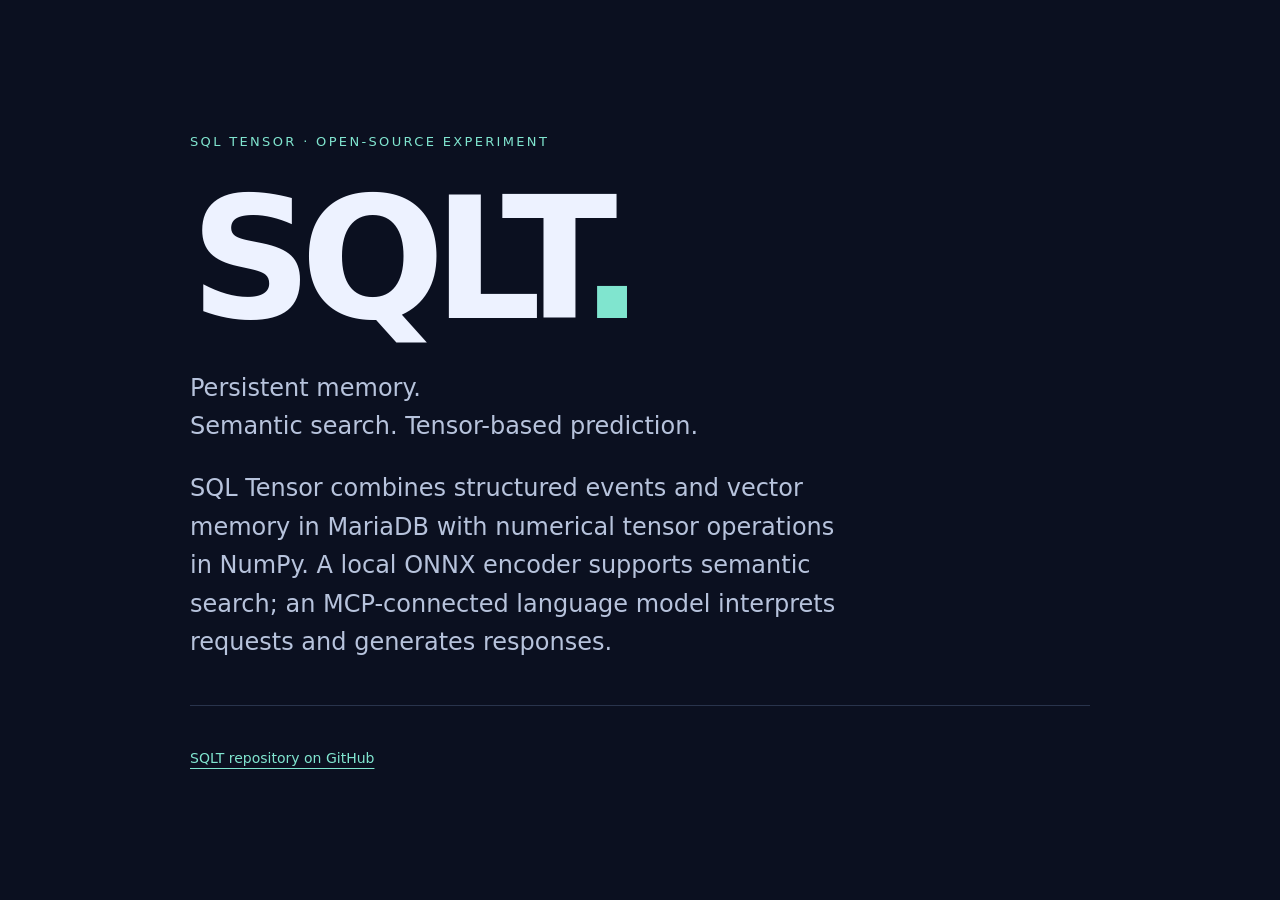
==== index.html @ 99659cbb "Restore SQL Tensor homepage" ====
<!doctype html>
<html lang="en">
<head>
<meta charset="utf-8">
<meta name="viewport" content="width=device-width,initial-scale=1">
<meta name="description" content="SQL Tensor — persistent memory, semantic search, and tensor-based prediction.">
<title>SQL Tensor · SQLT</title>
<style>
:root{color-scheme:dark;font-family:system-ui,sans-serif;background:#0b1020;color:#edf2ff}*{box-sizing:border-box}body{margin:0;min-height:100vh;display:grid;place-items:center;padding:28px}main{width:min(900px,100%)}.tag{color:#80e5cf;letter-spacing:.18em;font-size:13px;text-transform:uppercase}h1{font-size:clamp(80px,18vw,170px);line-height:1;margin:25px 0;letter-spacing:-.07em}p{font-size:clamp(18px,3vw,24px);line-height:1.6;color:#b7c3dc;max-width:650px}.line{height:1px;background:#29344c;margin:44px 0}footer{font-size:14px;color:#91a1bf}a{color:#80e5cf;text-underline-offset:5px}a:focus-visible{outline:2px solid #80e5cf;outline-offset:6px}
</style>
</head>
<body><main><div class="tag">SQL Tensor · Open-source experiment</div><h1>SQLT<span style="color:#80e5cf">.</span></h1><p>Persistent memory.<br>Semantic search. Tensor-based prediction.</p><p>SQL Tensor combines structured events and vector memory in MariaDB with numerical tensor operations in NumPy. A local ONNX encoder supports semantic search; an MCP-connected language model interprets requests and generates responses.</p><div class="line"></div><footer><a href="https://github.com/ciaoidea/SQLT">SQLT repository on GitHub</a></footer></main></body>
</html>
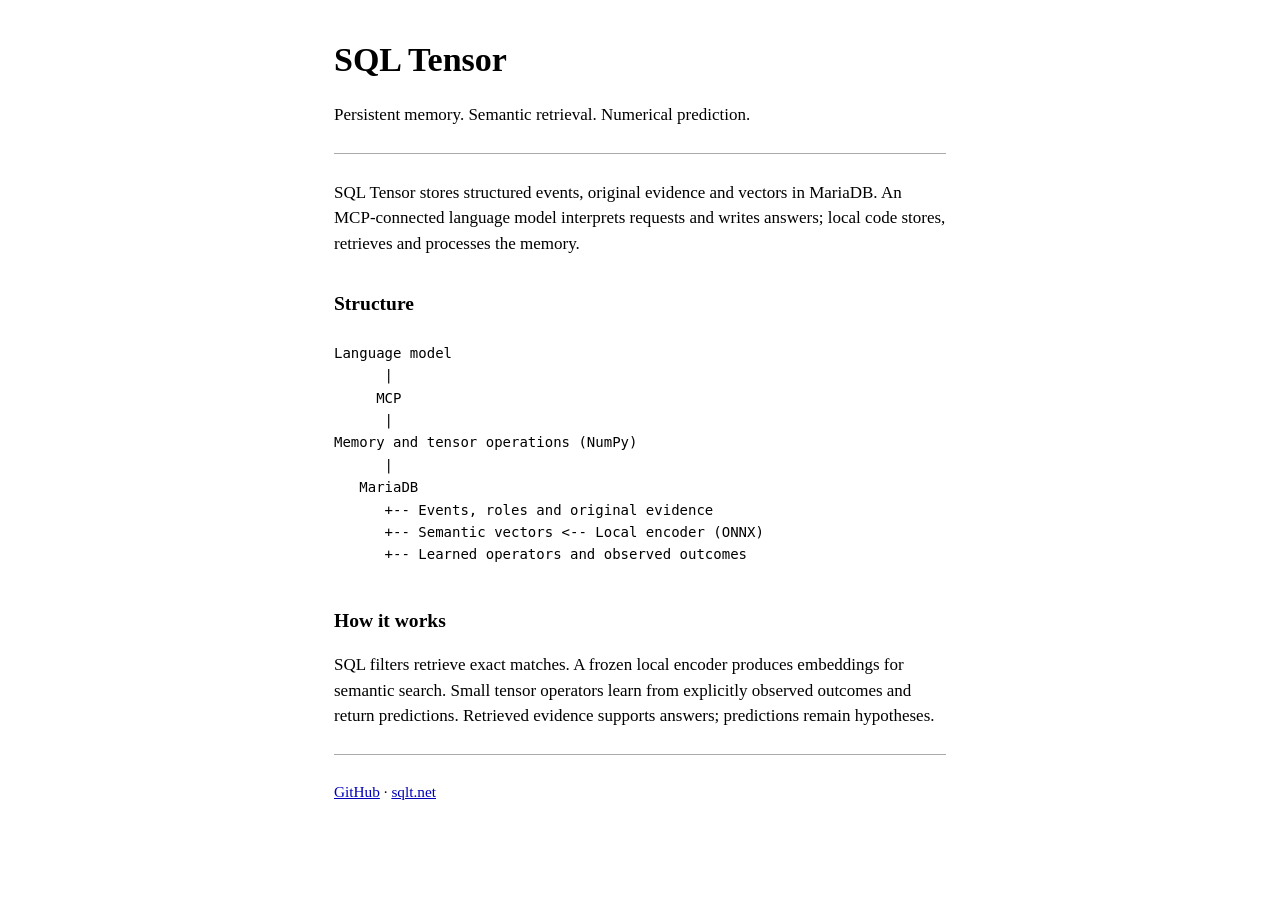
==== commit e34b1aad: "Simplify homepage with plain white layout and architecture overview" ====
--- a/index.html
+++ b/index.html
@@ -2,12 +2,47 @@
 <html lang="en">
 <head>
 <meta charset="utf-8">
-<meta name="viewport" content="width=device-width,initial-scale=1">
-<meta name="description" content="SQL Tensor — persistent memory, semantic search, and tensor-based prediction.">
-<title>SQL Tensor · SQLT</title>
+<meta name="viewport" content="width=device-width, initial-scale=1">
+<meta name="description" content="SQL Tensor: persistent memory, semantic retrieval and numerical prediction through MCP.">
+<title>SQL Tensor</title>
 <style>
-:root{color-scheme:dark;font-family:system-ui,sans-serif;background:#0b1020;color:#edf2ff}*{box-sizing:border-box}body{margin:0;min-height:100vh;display:grid;place-items:center;padding:28px}main{width:min(900px,100%)}.tag{color:#80e5cf;letter-spacing:.18em;font-size:13px;text-transform:uppercase}h1{font-size:clamp(80px,18vw,170px);line-height:1;margin:25px 0;letter-spacing:-.07em}p{font-size:clamp(18px,3vw,24px);line-height:1.6;color:#b7c3dc;max-width:650px}.line{height:1px;background:#29344c;margin:44px 0}footer{font-size:14px;color:#91a1bf}a{color:#80e5cf;text-underline-offset:5px}a:focus-visible{outline:2px solid #80e5cf;outline-offset:6px}
+html { color-scheme: light; background: white; color: black; }
+body { max-width: 72ch; margin: 2em auto; padding: 0 1em; font: 17px/1.5 Georgia, "Times New Roman", serif; }
+h1 { font-size: 2em; margin-bottom: 0; }
+h2 { font-size: 1.15em; margin-top: 1.7em; }
+a { color: #0000bb; }
+a:visited { color: #551a8b; }
+pre { font: 14px/1.6 monospace; overflow-x: auto; padding: .5em 0; }
+hr { border: 0; border-top: 1px solid #aaa; margin: 1.5em 0; }
+footer { font-size: .9em; }
 </style>
 </head>
-<body><main><div class="tag">SQL Tensor · Open-source experiment</div><h1>SQLT<span style="color:#80e5cf">.</span></h1><p>Persistent memory.<br>Semantic search. Tensor-based prediction.</p><p>SQL Tensor combines structured events and vector memory in MariaDB with numerical tensor operations in NumPy. A local ONNX encoder supports semantic search; an MCP-connected language model interprets requests and generates responses.</p><div class="line"></div><footer><a href="https://github.com/ciaoidea/SQLT">SQLT repository on GitHub</a></footer></main></body>
+<body>
+<main>
+<h1>SQL Tensor</h1>
+<p>Persistent memory. Semantic retrieval. Numerical prediction.</p>
+<hr>
+<p>SQL Tensor stores structured events, original evidence and vectors in MariaDB.
+An MCP-connected language model interprets requests and writes answers;
+local code stores, retrieves and processes the memory.</p>
+<h2>Structure</h2>
+<pre aria-label="System architecture">Language model
+      |
+     MCP
+      |
+Memory and tensor operations (NumPy)
+      |
+   MariaDB
+      +-- Events, roles and original evidence
+      +-- Semantic vectors &lt;-- Local encoder (ONNX)
+      +-- Learned operators and observed outcomes</pre>
+<h2>How it works</h2>
+<p>SQL filters retrieve exact matches. A frozen local encoder produces embeddings
+for semantic search. Small tensor operators learn from explicitly observed
+outcomes and return predictions. Retrieved evidence supports answers;
+predictions remain hypotheses.</p>
+<hr>
+<footer><a href="https://github.com/ciaoidea/SQLT">GitHub</a> &middot; <a href="https://sqlt.net/">sqlt.net</a></footer>
+</main>
+</body>
 </html>
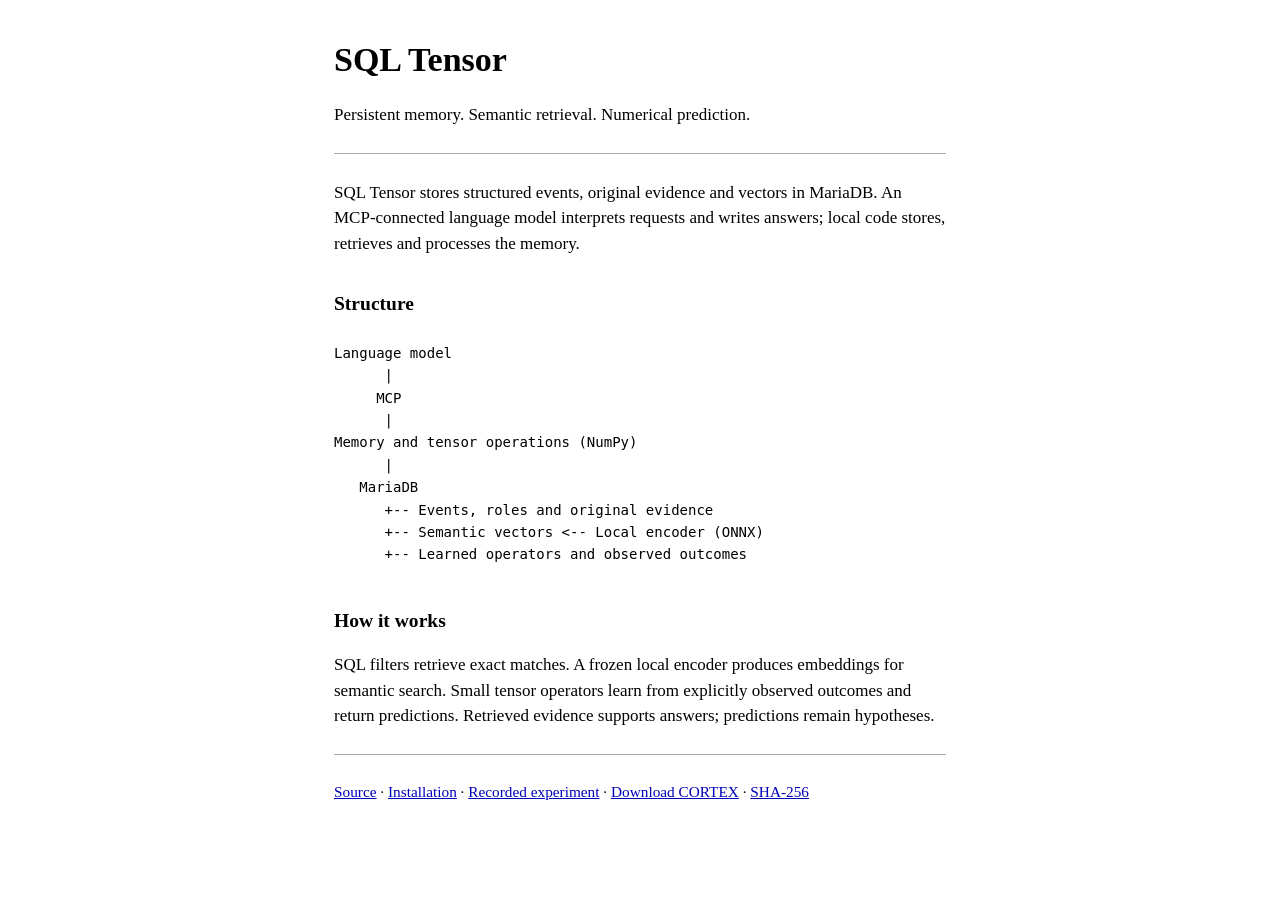
==== commit ece09902: "Publish clean CORTEX source, documentation and standalone installer" ====
--- a/index.html
+++ b/index.html
@@ -42,7 +42,11 @@
 outcomes and return predictions. Retrieved evidence supports answers;
 predictions remain hypotheses.</p>
 <hr>
-<footer><a href="https://github.com/ciaoidea/SQLT">GitHub</a> &middot; <a href="https://sqlt.net/">sqlt.net</a></footer>
+<footer><a href="https://github.com/ciaoidea/SQLT">Source</a> &middot;
+<a href="https://github.com/ciaoidea/SQLT/blob/main/INSTALL.md">Installation</a> &middot;
+<a href="https://github.com/ciaoidea/SQLT/blob/main/EXPERIMENTS.md">Recorded experiment</a> &middot;
+<a href="downloads/cortex-installer.tar.gz">Download CORTEX</a> &middot;
+<a href="downloads/cortex-installer.tar.gz.sha256">SHA-256</a></footer>
 </main>
 </body>
 </html>
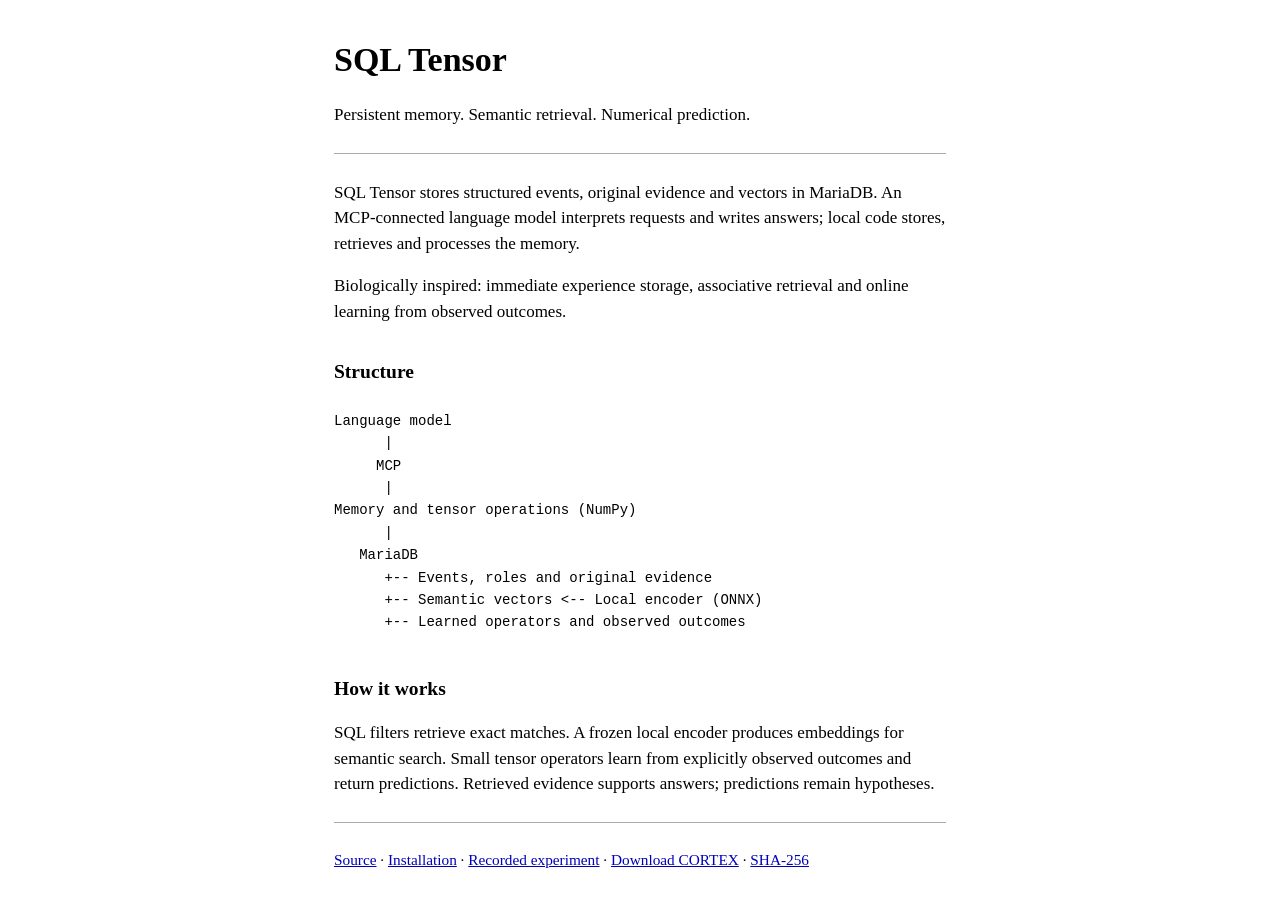
==== commit 3d74db99: "Describe biological inspiration of memory and online learning" ====
--- a/index.html
+++ b/index.html
@@ -25,6 +25,8 @@
 <p>SQL Tensor stores structured events, original evidence and vectors in MariaDB.
 An MCP-connected language model interprets requests and writes answers;
 local code stores, retrieves and processes the memory.</p>
+<p>Biologically inspired: immediate experience storage, associative retrieval
+and online learning from observed outcomes.</p>
 <h2>Structure</h2>
 <pre aria-label="System architecture">Language model
       |
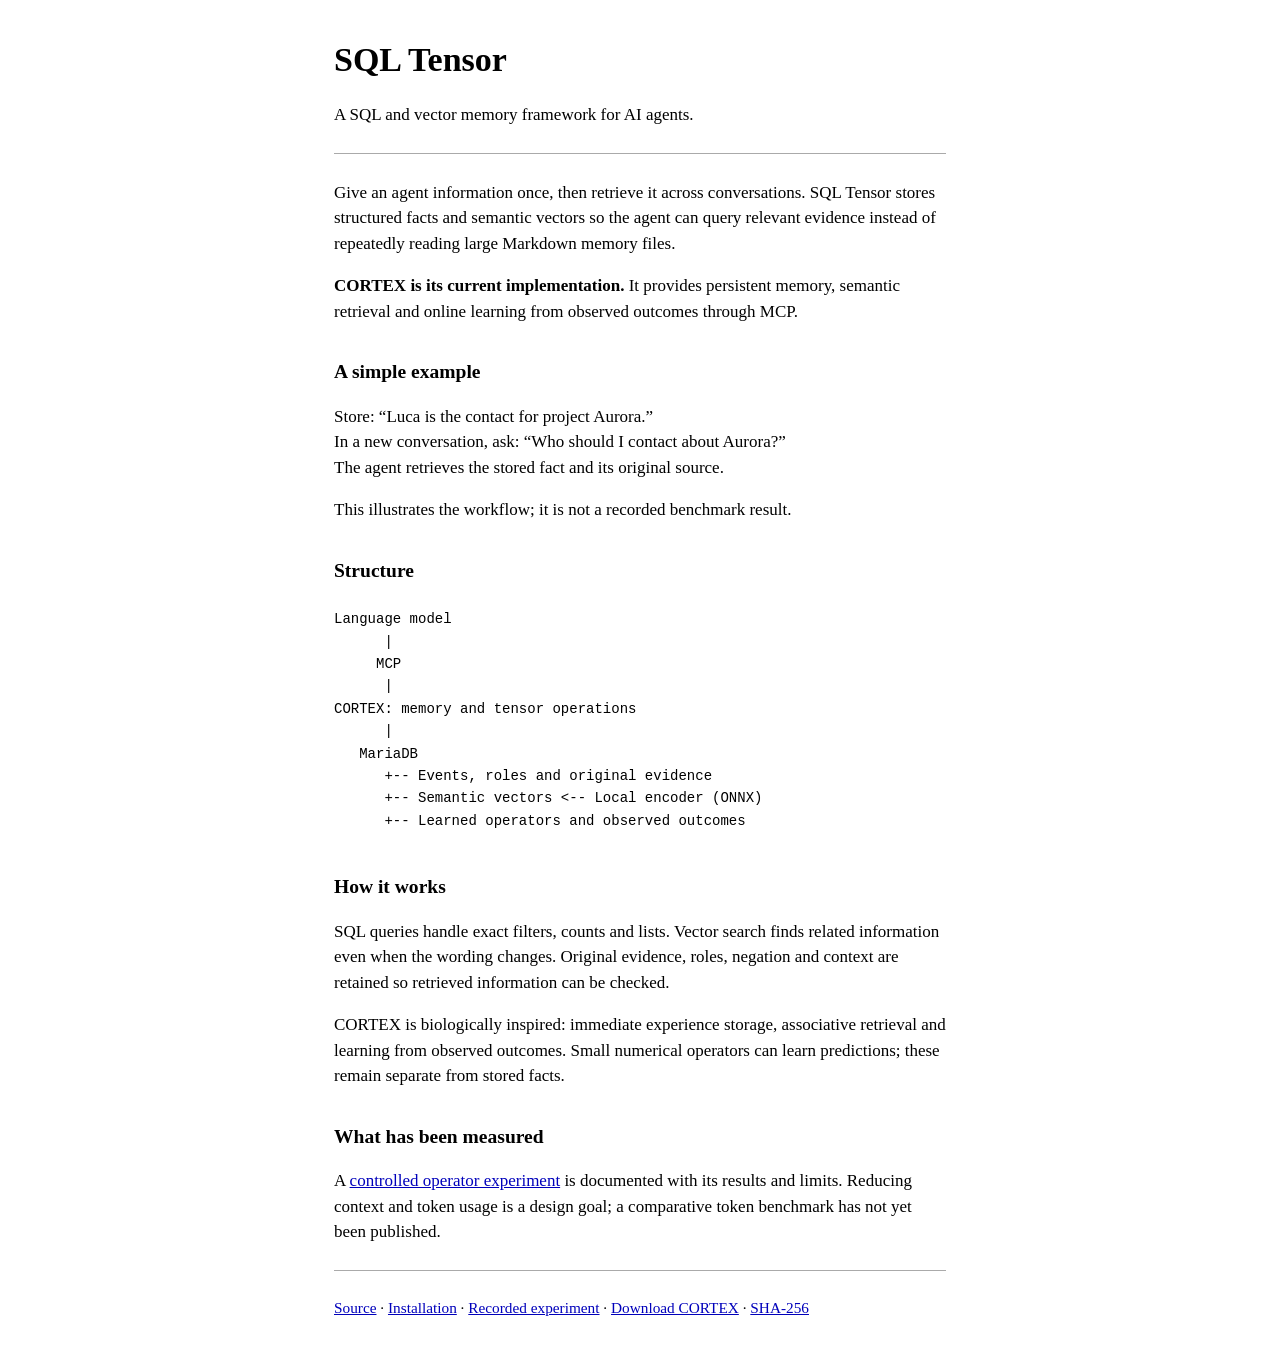
==== commit 85c487bb: "Explain memory use case and CORTEX role on homepage" ====
--- a/index.html
+++ b/index.html
@@ -3,7 +3,7 @@
 <head>
 <meta charset="utf-8">
 <meta name="viewport" content="width=device-width, initial-scale=1">
-<meta name="description" content="SQL Tensor: persistent memory, semantic retrieval and numerical prediction through MCP.">
+<meta name="description" content="SQL Tensor: SQL and vector memory for AI agents, implemented by CORTEX.">
 <title>SQL Tensor</title>
 <style>
 html { color-scheme: light; background: white; color: black; }
@@ -20,29 +20,41 @@
 <body>
 <main>
 <h1>SQL Tensor</h1>
-<p>Persistent memory. Semantic retrieval. Numerical prediction.</p>
+<p>A SQL and vector memory framework for AI agents.</p>
 <hr>
-<p>SQL Tensor stores structured events, original evidence and vectors in MariaDB.
-An MCP-connected language model interprets requests and writes answers;
-local code stores, retrieves and processes the memory.</p>
-<p>Biologically inspired: immediate experience storage, associative retrieval
-and online learning from observed outcomes.</p>
+<p>Give an agent information once, then retrieve it across conversations.
+SQL Tensor stores structured facts and semantic vectors so the agent can query
+relevant evidence instead of repeatedly reading large Markdown memory files.</p>
+<p><strong>CORTEX is its current implementation.</strong> It provides persistent
+memory, semantic retrieval and online learning from observed outcomes through MCP.</p>
+<h2>A simple example</h2>
+<p>Store: “Luca is the contact for project Aurora.”<br>
+In a new conversation, ask: “Who should I contact about Aurora?”<br>
+The agent retrieves the stored fact and its original source.</p>
+<p>This illustrates the workflow; it is not a recorded benchmark result.</p>
 <h2>Structure</h2>
 <pre aria-label="System architecture">Language model
       |
      MCP
       |
-Memory and tensor operations (NumPy)
+CORTEX: memory and tensor operations
       |
    MariaDB
       +-- Events, roles and original evidence
       +-- Semantic vectors &lt;-- Local encoder (ONNX)
       +-- Learned operators and observed outcomes</pre>
 <h2>How it works</h2>
-<p>SQL filters retrieve exact matches. A frozen local encoder produces embeddings
-for semantic search. Small tensor operators learn from explicitly observed
-outcomes and return predictions. Retrieved evidence supports answers;
-predictions remain hypotheses.</p>
+<p>SQL queries handle exact filters, counts and lists. Vector search finds related
+information even when the wording changes. Original evidence, roles, negation
+and context are retained so retrieved information can be checked.</p>
+<p>CORTEX is biologically inspired: immediate experience storage, associative
+retrieval and learning from observed outcomes. Small numerical operators can
+learn predictions; these remain separate from stored facts.</p>
+<h2>What has been measured</h2>
+<p>A <a href="https://github.com/ciaoidea/SQLT/blob/main/EXPERIMENTS.md">controlled
+operator experiment</a> is documented with its results and limits. Reducing context
+and token usage is a design goal; a comparative token benchmark has not yet been
+published.</p>
 <hr>
 <footer><a href="https://github.com/ciaoidea/SQLT">Source</a> &middot;
 <a href="https://github.com/ciaoidea/SQLT/blob/main/INSTALL.md">Installation</a> &middot;
